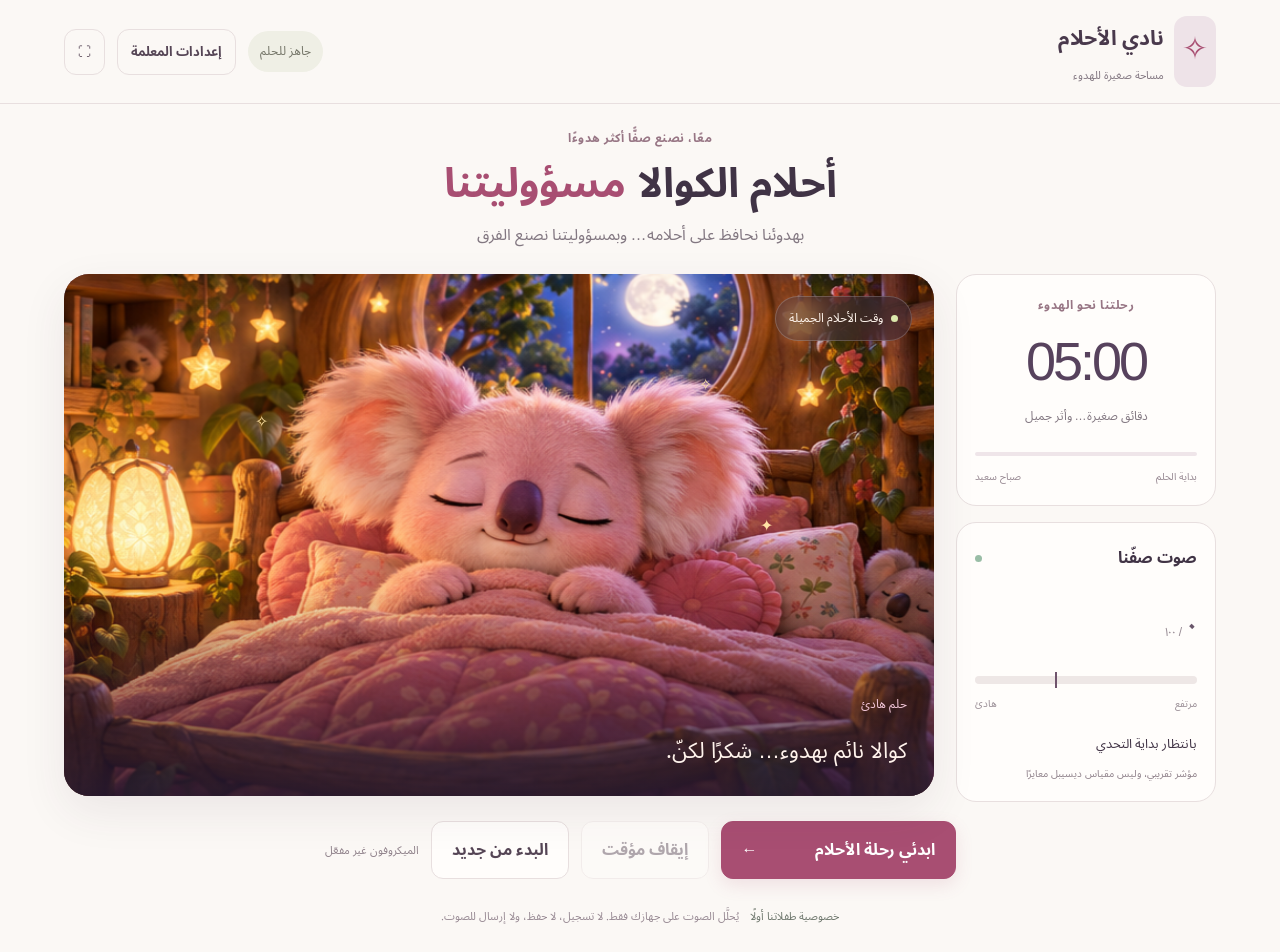
==== koala/index.html @ 98c72788 "Add complete Koala Dreams classroom game and visual assets" ====
<!doctype html><html lang="ar" dir="rtl"><head><meta charset="utf-8"><meta name="viewport" content="width=device-width,initial-scale=1"><meta name="theme-color" content="#302539"><title>أحلام الكوالا مسؤوليتنا</title><link rel="stylesheet" href="style.css"></head><body>
<header class="mast"><a class="brand" href="./"><span class="brand-icon">✧</span> نادي الأحلام <small>مساحة صغيرة للهدوء</small></a><div class="top-actions"><span id="sourceBadge" class="badge">جاهز للحلم</span><button id="settingsBtn" class="icon-button">إعدادات المعلمة</button><button id="fullscreen" class="icon-button" aria-label="ملء الشاشة">⛶</button></div></header>
<main><section class="intro"><div class="eyebrow">معًا، نصنع صفًّا أكثر هدوءًا</div><h1>أحلام الكوالا <em>مسؤوليتنا</em></h1><p>بهدوئنا نحافظ على أحلامه… وبمسؤوليتنا نصنع الفرق</p></section>
<section class="game-layout"><div class="room" id="room" data-state="sleep" role="img" aria-label="كوالا وردي صغير يستريح في غرفة شجرة دافئة"><div class="art art-sleep"></div><div class="art art-warn"></div><div class="art art-cry"></div><div class="art art-happy"></div><div class="art art-recovery"></div><div class="recovery-paw"></div><div class="ear ear-left"></div><div class="ear ear-right"></div><div class="ambience"></div><div class="room-label"><span class="dot"></span><span id="sceneLabel">وقت الأحلام الجميلة</span></div><div class="sleep-motes" aria-hidden="true"><i>✧</i><i>✧</i><i>✦</i></div><div class="tears" aria-hidden="true"><i></i><i></i><i></i><i></i><i></i><i></i></div><div class="celebration" aria-hidden="true"></div><div class="scene-caption"><span id="stateTag">حلم هادئ</span><p id="status" role="status">كل لحظة هادئة تمنح حلمه جناحين.</p></div></div>
<aside class="dashboard"><div class="timer-card"><div class="eyebrow">رحلتنا نحو الهدوء</div><div id="timer" class="timer" role="timer" dir="ltr">05:00</div><p id="timerHint">دقائق صغيرة… وأثر جميل</p><div class="progress"><i id="progress"></i></div><div class="timer-meta"><span>بداية الحلم</span><span>صباح سعيد</span></div></div><div class="sound-card"><div class="card-heading"><h2>صوت صفّنا</h2><span class="live-dot"></span></div><div class="sound-number"><strong id="soundValue">٠</strong><span>/ ١٠٠</span></div><div class="meter"><i id="bar"></i><b id="thresholdMark"></b></div><div class="meter-labels"><span>هادئ</span><span>مرتفع</span></div><p id="soundText">بانتظار بداية التحدي</p><small>مؤشر تقريبي، وليس مقياس ديسيبل معايرًا</small></div><div class="encouragement"><span>✦</span><p>نتعلّم الهدوء معًا.<br><strong>وكل محاولة جديدة تصنع فرقًا.</strong></p></div></aside></section>
<nav class="controls" aria-label="التحكم بالتحدي"><button class="primary" id="start">ابدئي رحلة الأحلام <span>←</span></button><button id="pause" disabled>إيقاف مؤقت</button><button id="restart">البدء من جديد</button><span id="micStatus" role="status">الميكروفون غير مفعّل</span></nav>
<section id="demoControls" class="demo-controls" hidden aria-label="محاكاة الصف"><span>مختبر الأحلام · عرض تجريبي</span><button data-demo="quiet">صف هادئ</button><button data-demo="rising">ضوضاء متزايدة</button><button data-demo="loud">ضوضاء مستمرة</button><button data-demo="recovery">عودة الهدوء</button><button data-demo="finish">نهاية سعيدة</button></section>
<footer><span>خصوصية طفلاتنا أولًا</span> يُحلَّل الصوت على جهازك فقط. لا تسجيل، لا حفظ، ولا إرسال للصوت.</footer></main>
<dialog id="settings"><form id="settingsForm"><div class="dialog-heading"><div><div class="eyebrow">مساحتكِ يا معلمتنا</div><h2>نهيّئ حلمًا جميلًا</h2></div><button type="button" id="closeSettings" aria-label="إغلاق الإعدادات">×</button></div><p class="dialog-intro">اختاري ما يناسب نشاط الصف. يمكننا دائمًا أن نهدأ ونحاول مجددًا.</p><div class="fields"><label>مدة التحدي <span>١–٣٠ دقيقة</span><input id="minutes" type="number" min="1" max="30" step="1" value="5" required></label><label>نشاط الصف<select id="mode"><option value="0.035">أثناء الشرح — هدوء أكبر</option><option value="0.065" selected>أثناء التطبيق — يسمح بالحديث الهادئ</option><option value="0.10">أثناء العمل الجماعي — حديث معتدل</option></select></label><label>استمرار الضوضاء قبل الاستيقاظ <span>ثوانٍ</span><input id="seconds" type="number" min="2" max="20" value="4" required></label><label>مدة الهدوء للتعافي <span>ثوانٍ</span><input id="recovery" type="number" min="2" max="20" value="4" required></label></div><label class="range-label" for="gain">حساسية الميكروفون <output id="gainText">100%</output></label><input id="gain" type="range" min="50" max="250" value="100"><div class="calibration"><div><strong>لصفّكِ بصمته الصوتية</strong><p id="calibrationText">عايري ضجيج الغرفة الطبيعي لمدة ٣ ثوانٍ قبل البدء.</p></div><button type="button" id="calibrate">معايرة الميكروفون</button></div><p id="permission" class="permission" role="status">سيطلب المتصفح إذن الميكروفون عند البدء. يمكنكِ التجربة دونه.</p><div class="dialog-actions"><button type="submit" class="primary" id="micStart">بدء التحدي بالميكروفون</button><button type="button" id="demoStart">التجربة دون ميكروفون</button></div><p class="privacy">يلزم HTTPS أو localhost للميكروفون. الحساسية والمؤشر تقريبيان، ولا يُقيَّم أي طفل على حدة.</p></form></dialog>
<dialog id="result"><div class="result-star">✧</div><div class="eyebrow">كل محاولة تستحق الاحتفاء</div><h2>أحسنتن يا صديقاتي!</h2><p>شكرًا يا صديقاتي! لقد حافظتن على أحلامي الجميلة، وأثبتن أنكن قادرات على تحمّل المسؤولية!</p><div class="result-score"><strong id="score">١٠٠٪</strong><span>من الوقت ضمن المستوى المختار تقريبًا</span></div><p class="result-note">نحتفل بتعاونكن ومحاولاتكن، ونستطيع التحسّن كل يوم.</p><button id="dismissResult">شاهدي فرحة الكوالا</button><button id="newChallenge" class="primary">تحدٍّ جديد</button></dialog>
<script type="module" src="app.js"></script></body></html>
---- koala/style.css ----
@font-face{font-family:DreamArabic;src:url(assets/arabic-regular.ttf);font-weight:400 500;font-display:swap}@font-face{font-family:DreamArabic;src:url(assets/arabic-bold.ttf);font-weight:700 800;font-display:swap}
:root{font-family:DreamArabic,Tahoma,Arial,sans-serif;color:#403345;background:#fbf8f5;font-synthesis:none;--rose:#a84e72;--muted:#827781;--line:#e8dfdf}*{box-sizing:border-box}body{margin:0}button,input,select{font:inherit}button{min-height:46px;cursor:pointer;border:1px solid var(--line);border-radius:12px;padding:11px 20px;background:#fffdfb;color:#554555;font-weight:700;transition:background .2s,transform .2s}button:hover{background:#f6e8ef;transform:translateY(-1px)}button:focus-visible,input:focus-visible,select:focus-visible{outline:3px solid #925bb9;outline-offset:3px}button:disabled{opacity:.45;cursor:default;transform:none}.primary{background:#a84e72;color:white;border-color:#a84e72;box-shadow:0 6px 18px #a84e7224}.primary:hover{background:#8d3e5e}.mast{max-width:1440px;margin:auto;padding:24px 5%;display:flex;align-items:center;justify-content:space-between;border-bottom:1px solid var(--line)}.brand{text-decoration:none;color:#49394c;font-size:21px;font-weight:800;display:grid;grid-template-columns:42px auto;column-gap:10px}.brand-icon{grid-row:span 2;background:#eee3e8;border-radius:13px;color:var(--rose);font-size:31px;text-align:center}.brand small{font-size:11px;font-weight:500;color:var(--muted);margin-top:4px}.top-actions{display:flex;align-items:center;gap:12px}.icon-button{background:transparent;padding:8px 13px;font-size:13px;min-height:40px}.badge{font-size:12px;color:#747568;background:#efefe5;padding:8px 12px;border-radius:30px}main{max-width:1360px;padding:0 5%;margin:auto}.intro{text-align:center;padding:33px 0 27px}.eyebrow{font-size:12px;letter-spacing:.5px;color:#977584;font-weight:700}h1{font-size:clamp(30px,3.2vw,46px);margin:10px 0;font-weight:800;line-height:1.3}h1 em{font-style:normal;color:var(--rose)}.intro p{color:var(--muted);font-size:16px;margin:0}.game-layout{display:grid;grid-template-columns:minmax(0,1fr) 260px;gap:22px;direction:ltr}.room{direction:rtl;aspect-ratio:4/3;position:relative;overflow:hidden;border-radius:25px;background:#704f6b;isolation:isolate;box-shadow:0 16px 45px #48334116}.art{position:absolute;inset:-1.5%;background-image:url('assets/dreams.png');background-size:200% 200%;transition:opacity 1.5s,filter 2s;will-change:transform;opacity:0}.art-sleep{background-position:0 0;opacity:1;animation:breathe 5s ease-in-out infinite}.art-warn{background-position:100% 0}.art-cry{background-position:0 100%}.art-happy{background-position:100% 100%}.room[data-state=warn] .art-sleep,.room[data-state=cry] .art-sleep,.room[data-state=happy] .art-sleep{opacity:0}.room[data-state=warn] .art-warn,.room[data-state=cry] .art-cry,.room[data-state=happy] .art-happy{opacity:1}.room[data-state=warn] .art-warn{animation:stir 3s ease-in-out infinite}.room[data-state=cry] .art-cry{animation:sob 2s ease-in-out infinite}.room[data-state=recovery] .art-sleep{filter:brightness(1.08);animation:breathe 5s ease-in-out infinite}.room[data-state=happy] .art-happy{animation:joy 3s ease-in-out infinite}.ambience{position:absolute;inset:0;background:linear-gradient(transparent 60%,#291d37c9);pointer-events:none}.room-label{position:absolute;top:22px;right:22px;display:flex;gap:8px;align-items:center;color:#fff5ed;font-size:12px;background:#38283d70;backdrop-filter:blur(12px);padding:9px 13px;border:1px solid #ffffff30;border-radius:30px}.dot,.live-dot{width:7px;height:7px;background:#dce8ac;border-radius:50%;display:inline-block}.scene-caption{position:absolute;bottom:22px;right:27px;left:27px;color:#fff3ec;text-align:right;pointer-events:none}.scene-caption span{font-size:12px;color:#f4c8da}.scene-caption p{font-size:clamp(16px,1.8vw,22px);margin:8px 0 0}.dashboard{direction:rtl;display:flex;flex-direction:column;gap:16px}.timer-card,.sound-card{border:1px solid var(--line);border-radius:20px;background:#fffdfb;padding:24px}.timer-card{text-align:center}.timer{font:500 clamp(44px,4.7vw,65px) Arial,sans-serif;color:#57425d;letter-spacing:-3px;margin:19px 0 10px;font-variant-numeric:tabular-nums}.timer-card p{font-size:12px;color:var(--muted)}.progress{height:4px;background:#efe5e9;border-radius:4px;margin-top:23px;overflow:hidden;direction:ltr}.progress i{display:block;background:#ba8098;width:0;height:100%}.timer-meta{display:flex;justify-content:space-between;font-size:10px;color:#94858f;margin-top:10px}.card-heading{display:flex;justify-content:space-between;align-items:center}.card-heading h2{font-size:16px;margin:0}.live-dot{background:#99bda6}.sound-number{display:flex;align-items:baseline;gap:5px;margin:16px 0;color:#988c94}.sound-number strong{font-size:33px;color:#69566a;font-weight:500}.sound-number span{font-size:12px}.meter{height:8px;border-radius:9px;background:#eee7e6;position:relative;direction:ltr}.meter i{display:block;height:100%;border-radius:9px;width:0;background:linear-gradient(90deg,#9ec9b4,#dec990,#c77693);transition:width .15s}.meter b{position:absolute;top:-4px;height:16px;width:2px;background:#70546d;left:36%}.meter-labels{display:flex;justify-content:space-between;font-size:10px;color:#988c94;margin-top:9px}.sound-card p{font-size:13px;margin:16px 0 7px}.sound-card small{font-size:10px;color:#8d7f88;line-height:1.8;display:block}.encouragement{display:flex;gap:13px;align-items:center;padding:0 13px;color:#8e697d;flex:1}.encouragement>span{font-size:31px;color:#b79a75}.encouragement p{font-size:12px;line-height:1.9}.encouragement strong{font-weight:500;color:#9a8c94}.controls{display:flex;justify-content:center;gap:12px;align-items:center;flex-wrap:wrap;margin:24px 0 15px}.controls .primary{min-width:235px;display:flex;justify-content:space-between;gap:25px}.controls>span{font-size:11px;color:#8d7f88}.demo-controls{background:#f0e8ee;padding:13px;border-radius:14px;display:flex;align-items:center;justify-content:center;gap:8px;flex-wrap:wrap}.demo-controls[hidden]{display:none}.demo-controls>span{font-size:12px;margin-inline:8px}.demo-controls button{font-size:12px;padding:8px 12px;min-height:42px}.demo-controls button[aria-pressed=true]{background:#734e72;color:white}footer{text-align:center;font-size:11px;color:#978993;padding:18px 0 25px;line-height:1.8}footer span{color:#6c756b;margin-inline-end:8px}dialog{border:1px solid #e4d6df;border-radius:25px;padding:30px;background:#fffcfa;color:#4c394e;width:min(650px,calc(100% - 28px));max-height:90dvh;box-shadow:0 30px 100px #23152d45}dialog::backdrop{background:#261e35a8;backdrop-filter:blur(7px)}.dialog-heading{display:flex;align-items:center;justify-content:space-between}.dialog-heading h2{font-size:27px;margin:6px 0}.dialog-heading button{font-size:23px;padding:4px 15px}.dialog-intro{font-size:14px;line-height:1.8;color:#8c7b86;margin-bottom:22px}.fields{display:grid;grid-template-columns:1fr 1fr;gap:20px}label{font-size:13px;font-weight:700;display:block}label span{font-size:10px;color:#8c7b86;font-weight:400;margin-inline-start:5px}input[type=number],select{display:block;width:100%;margin-top:8px;background:white;border:1px solid #e1d6df;border-radius:10px;padding:12px;color:#57445b;min-height:47px;font-size:13px}input[type=range]{width:100%;accent-color:#a84e72;margin:17px 0}.range-label{display:flex;justify-content:space-between;margin-top:23px}.calibration{display:flex;align-items:center;gap:14px;background:#f3eeee;border-radius:13px;padding:15px;margin-top:10px}.calibration strong{font-size:13px}.calibration p{font-size:11px;line-height:1.7;margin:7px 0 0;color:#7e6c79}.calibration button{font-size:11px;white-space:nowrap}.permission{font-size:12px;line-height:1.8;color:#826778}.dialog-actions{display:flex;gap:10px;margin-top:20px}.dialog-actions button{flex:1;font-size:13px}.privacy{font-size:10px;color:#8c7b86;line-height:1.8;margin-bottom:0}#result{text-align:center;width:min(540px,calc(100% - 28px))}.result-star{color:#b79054;font-size:65px}#result h2{font-size:32px;color:#a84e72}#result p{line-height:2;font-size:17px}.result-score{padding:20px;background:#f2ebe9;border-radius:15px;margin:20px 0;display:grid;gap:7px}.result-score strong{font-size:38px;color:#a84e72}.result-score span,.result-note{font-size:12px!important;color:#81747f}#result button{margin:5px;font-size:13px}.tears{display:none;position:absolute;inset:0;pointer-events:none}.room[data-state=cry] .tears{display:block}.tears i{position:absolute;left:43%;top:46%;width:9px;height:17px;background:radial-gradient(circle at 35% 30%,#fff 0 8%,#d4f4ffba 23%,#84c6e2b0 70%);border:1px solid #d8f6ffb0;border-radius:65% 35% 65% 35%;transform:rotate(-35deg);animation:tear 1.9s cubic-bezier(.4,0,.8,.5) infinite both;filter:drop-shadow(0 2px 3px #5f9bb980)}.tears i:nth-child(2){animation-delay:-.65s}.tears i:nth-child(3){animation-delay:-1.3s}.tears i:nth-child(n+4){left:56%;animation-duration:2.15s}.tears i:nth-child(4){animation-delay:-.25s}.tears i:nth-child(5){animation-delay:-.95s}.tears i:nth-child(6){animation-delay:-1.65s}.wipe{position:absolute;width:11%;height:8%;left:42%;top:47%;border-radius:40%;background:radial-gradient(ellipse,#ffebf4dc,#e7adc099,transparent 75%);opacity:0;pointer-events:none}.room[data-state=recovery] .wipe{animation:wipe 2.4s ease-in-out 1}.sleep-motes i{position:absolute;left:22%;top:25%;color:#ffe3a5;animation:float 6s infinite;font-style:normal}.sleep-motes i:nth-child(2){left:73%;top:18%;animation-delay:-2s}.sleep-motes i:nth-child(3){left:80%;top:45%;animation-delay:-4s}.room[data-state=cry] .sleep-motes{opacity:.2;transition:opacity 1.5s}.celebration{position:absolute;inset:0;pointer-events:none;display:none}.room[data-state=happy] .celebration{display:block}.celebration i{position:absolute;color:#ffe2a2;font-style:normal;animation:magic 4s ease-out infinite;left:var(--x);top:80%;animation-delay:var(--delay);font-size:var(--size)}body.paused .room *,body.paused .room{animation-play-state:paused!important}@keyframes breathe{50%{transform:scale(1.013) translateY(2px)}}@keyframes stir{40%{transform:rotate(.5deg) scale(1.01)}70%{transform:rotate(-.4deg)}}@keyframes sob{35%{transform:translateY(2px) scale(1.006)}65%{transform:translateX(1px)}}@keyframes joy{50%{transform:translateY(-4px) scale(1.015)}}@keyframes tear{0%{opacity:0;transform:translate(0,-5px) scale(.35) rotate(-35deg)}15%{opacity:.95}55%{opacity:.85;transform:translate(2px,25px) scale(.8) rotate(-25deg)}90%,100%{opacity:0;transform:translate(5px,85px) scale(.55) rotate(-20deg)}}@keyframes wipe{20%,70%{opacity:.9}30%{transform:translateX(20px) rotate(-15deg)}65%{transform:translateX(-8px)}100%{opacity:0}}@keyframes float{50%{transform:translateY(-10px);opacity:.45}}@keyframes magic{0%{transform:translateY(0) rotate(0);opacity:0}20%{opacity:1}100%{transform:translateY(-360px) rotate(160deg);opacity:0}}@media(min-width:1500px){main{max-width:1460px}.game-layout{grid-template-columns:minmax(0,1fr) 290px}}@media(max-width:900px){.game-layout{grid-template-columns:minmax(0,1fr) 215px;gap:14px}.timer-card,.sound-card{padding:18px}.intro{padding:25px 0}.encouragement{display:none}.room{aspect-ratio:1.1}.art{background-size:266.66% 200%;background-position-x:16.66%}.art-warn,.art-happy{background-position-x:83.33%}.tears i{left:40%}.tears i:nth-child(n+4){left:58%}}@media(max-width:650px){.mast{padding:16px 5%}.brand{font-size:17px}.brand small{font-size:9px}.badge{display:none}.top-actions{gap:6px}.icon-button{font-size:11px;padding:8px}.intro p{font-size:12px}.intro .eyebrow{font-size:10px}.intro h1{font-size:29px}.game-layout{display:flex;flex-direction:column}.room{aspect-ratio:4/3;border-radius:18px}.art{background-size:200% 200%;background-position-x:0}.art-warn,.art-happy{background-position-x:100%}.tears i{left:43%;width:6px;height:12px}.tears i:nth-child(n+4){left:56%}.dashboard{display:grid;grid-template-columns:1fr 1fr;gap:12px}.timer-card,.sound-card{padding:15px;border-radius:15px}.timer{font-size:42px;margin:12px 0}.timer-card .eyebrow{font-size:10px}.timer-card p{font-size:10px}.timer-meta{font-size:9px}.sound-number{margin:7px 0}.sound-card small{font-size:9px}.sound-card p{font-size:11px;margin:10px 0 4px}.card-heading h2{font-size:13px}.controls{gap:8px;margin-top:17px}.controls .primary{width:100%;justify-content:center}.controls>button{font-size:12px;flex:1}.controls>span{width:100%;text-align:center;margin-top:5px}.scene-caption{right:18px;bottom:15px}.scene-caption p{font-size:14px}.room-label{top:13px;right:13px;font-size:10px}.fields{gap:14px}dialog{padding:20px}.dialog-heading h2{font-size:24px}.calibration{flex-direction:column;align-items:stretch}.dialog-actions{flex-direction:column}footer{font-size:10px}.tears{--drop:55px}}@media(prefers-reduced-motion:reduce){*,*::before,*::after{scroll-behavior:auto!important;animation:none!important;transition-duration:.01ms!important}.room[data-state=cry] .tears i{opacity:.7}.celebration{display:none!important}}
[hidden]{display:none!important}.ear{position:absolute;inset:-1.5%;background:url('assets/dreams.png') 0 0/200% 200%;pointer-events:none;opacity:0}.room[data-state=sleep] .ear{opacity:1}.ear-left{clip-path:ellipse(12% 17% at 31% 33%);transform-origin:38% 42%;animation:ear-twitch 9s ease-in-out infinite}.ear-right{clip-path:ellipse(12% 17% at 69% 36%);transform-origin:62% 42%;animation:ear-twitch 11s 2s ease-in-out infinite}@keyframes ear-twitch{0%,68%,78%,100%{transform:rotate(0)}71%,75%{transform:rotate(.9deg)}73%{transform:rotate(-.5deg)}}
@media(prefers-reduced-motion:reduce){.ear{animation:none!important}}
.art-recovery{background-image:url('assets/recovery.png');background-size:100% 100%;background-position:center}.room[data-state=recovery] .art-sleep{opacity:0}.room[data-state=recovery] .art-recovery{opacity:1;animation:breathe 5s ease-in-out infinite}.recovery-paw{position:absolute;inset:-1.5%;background:url('assets/recovery.png') center/100% 100%;clip-path:ellipse(9% 12% at 41% 51%);transform-origin:40% 59%;opacity:0;pointer-events:none}.room[data-state=recovery] .recovery-paw{animation:paw-wipe 2.5s ease-in-out both}@keyframes paw-wipe{0%,100%{opacity:0;transform:rotate(0)}35%{opacity:1;transform:rotate(1deg)}65%{opacity:1;transform:rotate(-1deg)}}
@media(min-width:901px) and (max-height:950px){.mast{padding-top:16px;padding-bottom:16px}.intro{padding:22px 0}.intro h1{margin:7px 0}.room{aspect-ratio:auto;min-height:420px;height:58vh}.timer-card,.sound-card{padding:18px}.timer{margin:12px 0;font-size:54px}.encouragement{display:none}.controls{margin:19px 0 10px}}
@media(prefers-reduced-motion:reduce){.room[data-state=recovery] .recovery-paw{animation:none!important}}
.meter-labels{direction:ltr}@media(max-width:650px){.controls .primary{flex:0 0 100%}.controls>button{min-height:48px}}
.art-cry{filter:saturate(.76) brightness(.86)}
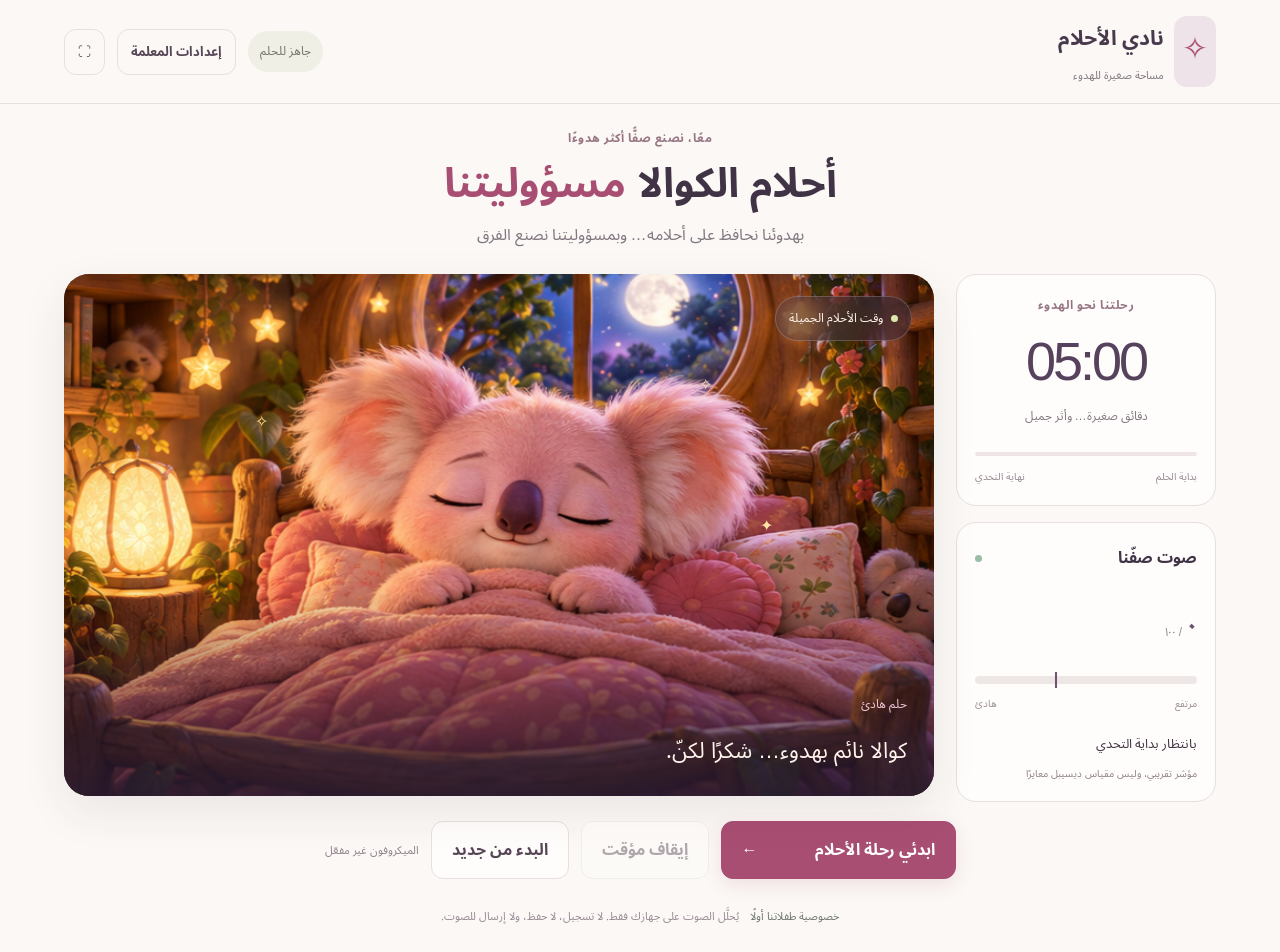
==== commit 9f839102: "Show automatic threshold-based endings without a blocking modal" ====
--- a/koala/index.html
+++ b/koala/index.html
@@ -1,11 +1,11 @@
-<!doctype html><html lang="ar" dir="rtl"><head><meta charset="utf-8"><meta name="viewport" content="width=device-width,initial-scale=1"><meta name="theme-color" content="#302539"><title>أحلام الكوالا مسؤوليتنا</title><link rel="stylesheet" href="style.css"></head><body>
+<!doctype html><html lang="ar" dir="rtl"><head><meta charset="utf-8"><meta name="viewport" content="width=device-width,initial-scale=1"><meta name="theme-color" content="#302539"><title>أحلام الكوالا مسؤوليتنا</title><link rel="stylesheet" href="style.css"><link rel="stylesheet" href="ending.css"></head><body>
 <header class="mast"><a class="brand" href="./"><span class="brand-icon">✧</span> نادي الأحلام <small>مساحة صغيرة للهدوء</small></a><div class="top-actions"><span id="sourceBadge" class="badge">جاهز للحلم</span><button id="settingsBtn" class="icon-button">إعدادات المعلمة</button><button id="fullscreen" class="icon-button" aria-label="ملء الشاشة">⛶</button></div></header>
 <main><section class="intro"><div class="eyebrow">معًا، نصنع صفًّا أكثر هدوءًا</div><h1>أحلام الكوالا <em>مسؤوليتنا</em></h1><p>بهدوئنا نحافظ على أحلامه… وبمسؤوليتنا نصنع الفرق</p></section>
 <section class="game-layout"><div class="room" id="room" data-state="sleep" role="img" aria-label="كوالا وردي صغير يستريح في غرفة شجرة دافئة"><div class="art art-sleep"></div><div class="art art-warn"></div><div class="art art-cry"></div><div class="art art-happy"></div><div class="art art-recovery"></div><div class="recovery-paw"></div><div class="ear ear-left"></div><div class="ear ear-right"></div><div class="ambience"></div><div class="room-label"><span class="dot"></span><span id="sceneLabel">وقت الأحلام الجميلة</span></div><div class="sleep-motes" aria-hidden="true"><i>✧</i><i>✧</i><i>✦</i></div><div class="tears" aria-hidden="true"><i></i><i></i><i></i><i></i><i></i><i></i></div><div class="celebration" aria-hidden="true"></div><div class="scene-caption"><span id="stateTag">حلم هادئ</span><p id="status" role="status">كل لحظة هادئة تمنح حلمه جناحين.</p></div></div>
-<aside class="dashboard"><div class="timer-card"><div class="eyebrow">رحلتنا نحو الهدوء</div><div id="timer" class="timer" role="timer" dir="ltr">05:00</div><p id="timerHint">دقائق صغيرة… وأثر جميل</p><div class="progress"><i id="progress"></i></div><div class="timer-meta"><span>بداية الحلم</span><span>صباح سعيد</span></div></div><div class="sound-card"><div class="card-heading"><h2>صوت صفّنا</h2><span class="live-dot"></span></div><div class="sound-number"><strong id="soundValue">٠</strong><span>/ ١٠٠</span></div><div class="meter"><i id="bar"></i><b id="thresholdMark"></b></div><div class="meter-labels"><span>هادئ</span><span>مرتفع</span></div><p id="soundText">بانتظار بداية التحدي</p><small>مؤشر تقريبي، وليس مقياس ديسيبل معايرًا</small></div><div class="encouragement"><span>✦</span><p>نتعلّم الهدوء معًا.<br><strong>وكل محاولة جديدة تصنع فرقًا.</strong></p></div></aside></section>
+<aside class="dashboard"><div class="timer-card"><div class="eyebrow">رحلتنا نحو الهدوء</div><div id="timer" class="timer" role="timer" dir="ltr">05:00</div><p id="timerHint">دقائق صغيرة… وأثر جميل</p><div class="progress"><i id="progress"></i></div><div class="timer-meta"><span>بداية الحلم</span><span>نهاية التحدي</span></div></div><div class="sound-card"><section id="endingSummary" class="ending-summary" hidden role="status" aria-live="polite" aria-atomic="true"><strong id="score" class="ending-score"></strong><h2 id="resultTitle"></h2><p id="resultText"></p><small id="resultContext"></small><button id="newChallenge" class="primary">تحدٍّ جديد</button></section><div id="liveSound"><div class="card-heading"><h2>صوت صفّنا</h2><span class="live-dot"></span></div><div class="sound-number"><strong id="soundValue">٠</strong><span>/ ١٠٠</span></div><div class="meter"><i id="bar"></i><b id="thresholdMark"></b></div><div class="meter-labels"><span>هادئ</span><span>مرتفع</span></div><p id="soundText">بانتظار بداية التحدي</p><small>مؤشر تقريبي، وليس مقياس ديسيبل معايرًا</small></div></div><div class="encouragement"><span>✦</span><p>نتعلّم الهدوء معًا.<br><strong>وكل محاولة جديدة تصنع فرقًا.</strong></p></div></aside></section>
 <nav class="controls" aria-label="التحكم بالتحدي"><button class="primary" id="start">ابدئي رحلة الأحلام <span>←</span></button><button id="pause" disabled>إيقاف مؤقت</button><button id="restart">البدء من جديد</button><span id="micStatus" role="status">الميكروفون غير مفعّل</span></nav>
-<section id="demoControls" class="demo-controls" hidden aria-label="محاكاة الصف"><span>مختبر الأحلام · عرض تجريبي</span><button data-demo="quiet">صف هادئ</button><button data-demo="rising">ضوضاء متزايدة</button><button data-demo="loud">ضوضاء مستمرة</button><button data-demo="recovery">عودة الهدوء</button><button data-demo="finish">نهاية سعيدة</button></section>
+<section id="demoControls" class="demo-controls" hidden aria-label="محاكاة الصف"><span>مختبر الأحلام · عرض تجريبي</span><button data-demo="quiet">صف هادئ</button><button data-demo="rising">ضوضاء متزايدة</button><button data-demo="loud">ضوضاء مستمرة</button><button data-demo="recovery">عودة الهدوء</button><button data-demo="finish">إنهاء بالنتيجة الحالية</button><button data-demo="success">تجربة تحقيق الهدف</button><button data-demo="retry">تجربة المحاولة مجددًا</button></section>
 <footer><span>خصوصية طفلاتنا أولًا</span> يُحلَّل الصوت على جهازك فقط. لا تسجيل، لا حفظ، ولا إرسال للصوت.</footer></main>
-<dialog id="settings"><form id="settingsForm"><div class="dialog-heading"><div><div class="eyebrow">مساحتكِ يا معلمتنا</div><h2>نهيّئ حلمًا جميلًا</h2></div><button type="button" id="closeSettings" aria-label="إغلاق الإعدادات">×</button></div><p class="dialog-intro">اختاري ما يناسب نشاط الصف. يمكننا دائمًا أن نهدأ ونحاول مجددًا.</p><div class="fields"><label>مدة التحدي <span>١–٣٠ دقيقة</span><input id="minutes" type="number" min="1" max="30" step="1" value="5" required></label><label>نشاط الصف<select id="mode"><option value="0.035">أثناء الشرح — هدوء أكبر</option><option value="0.065" selected>أثناء التطبيق — يسمح بالحديث الهادئ</option><option value="0.10">أثناء العمل الجماعي — حديث معتدل</option></select></label><label>استمرار الضوضاء قبل الاستيقاظ <span>ثوانٍ</span><input id="seconds" type="number" min="2" max="20" value="4" required></label><label>مدة الهدوء للتعافي <span>ثوانٍ</span><input id="recovery" type="number" min="2" max="20" value="4" required></label></div><label class="range-label" for="gain">حساسية الميكروفون <output id="gainText">100%</output></label><input id="gain" type="range" min="50" max="250" value="100"><div class="calibration"><div><strong>لصفّكِ بصمته الصوتية</strong><p id="calibrationText">عايري ضجيج الغرفة الطبيعي لمدة ٣ ثوانٍ قبل البدء.</p></div><button type="button" id="calibrate">معايرة الميكروفون</button></div><p id="permission" class="permission" role="status">سيطلب المتصفح إذن الميكروفون عند البدء. يمكنكِ التجربة دونه.</p><div class="dialog-actions"><button type="submit" class="primary" id="micStart">بدء التحدي بالميكروفون</button><button type="button" id="demoStart">التجربة دون ميكروفون</button></div><p class="privacy">يلزم HTTPS أو localhost للميكروفون. الحساسية والمؤشر تقريبيان، ولا يُقيَّم أي طفل على حدة.</p></form></dialog>
-<dialog id="result"><div class="result-star">✧</div><div class="eyebrow">كل محاولة تستحق الاحتفاء</div><h2>أحسنتن يا صديقاتي!</h2><p>شكرًا يا صديقاتي! لقد حافظتن على أحلامي الجميلة، وأثبتن أنكن قادرات على تحمّل المسؤولية!</p><div class="result-score"><strong id="score">١٠٠٪</strong><span>من الوقت ضمن المستوى المختار تقريبًا</span></div><p class="result-note">نحتفل بتعاونكن ومحاولاتكن، ونستطيع التحسّن كل يوم.</p><button id="dismissResult">شاهدي فرحة الكوالا</button><button id="newChallenge" class="primary">تحدٍّ جديد</button></dialog>
-<script type="module" src="app.js"></script></body></html>
+<dialog id="settings"><form id="settingsForm"><div class="dialog-heading"><div><div class="eyebrow">مساحتكِ يا معلمتنا</div><h2>نهيّئ حلمًا جميلًا</h2></div><button type="button" id="closeSettings" aria-label="إغلاق الإعدادات">×</button></div><p class="dialog-intro">اختاري ما يناسب نشاط الصف. يمكننا دائمًا أن نهدأ ونحاول مجددًا.</p><div class="fields"><label>مدة التحدي <span>١–٣٠ دقيقة</span><input id="minutes" type="number" min="1" max="30" step="1" value="5" required></label><label for="successTarget">هدف وقت الهدوء <span>٪ من مدة التحدي</span><input id="successTarget" type="number" min="1" max="100" step="1" value="80" required><small>من مدة التحدي، دون احتساب الفترات غير المرصودة هدوءًا.</small></label><label>نشاط الصف<select id="mode"><option value="0.035">أثناء الشرح — هدوء أكبر</option><option value="0.065" selected>أثناء التطبيق — يسمح بالحديث الهادئ</option><option value="0.10">أثناء العمل الجماعي — حديث معتدل</option></select></label><label>استمرار الضوضاء قبل الاستيقاظ <span>ثوانٍ</span><input id="seconds" type="number" min="2" max="20" value="4" required></label><label>مدة الهدوء للتعافي <span>ثوانٍ</span><input id="recovery" type="number" min="2" max="20" value="4" required></label></div><label class="range-label" for="gain">حساسية الميكروفون <output id="gainText">100%</output></label><input id="gain" type="range" min="50" max="250" value="100"><div class="calibration"><div><strong>لصفّكِ بصمته الصوتية</strong><p id="calibrationText">عايري ضجيج الغرفة الطبيعي لمدة ٣ ثوانٍ قبل البدء.</p></div><button type="button" id="calibrate">معايرة الميكروفون</button></div><p id="permission" class="permission" role="status">سيطلب المتصفح إذن الميكروفون عند البدء. يمكنكِ التجربة دونه.</p><div class="dialog-actions"><button type="submit" class="primary" id="micStart">بدء التحدي بالميكروفون</button><button type="button" id="demoStart">التجربة دون ميكروفون</button></div><p class="privacy">يلزم HTTPS أو localhost للميكروفون. الحساسية والمؤشر تقريبيان، ولا يُقيَّم أي طفل على حدة.</p></form></dialog>
+
+<script type="module" src="app.js?v=endings-1"></script></body></html>
--- a/koala/ending.css
+++ b/koala/ending.css
@@ -0,0 +1,22 @@
+/* Non-blocking result replaces the inactive sound card, never the character. */
+.sound-card.ending-active{padding:0;background:transparent;border:0}
+.ending-summary{border:1px solid #e3d2dd;border-radius:18px;background:#fffaf5;padding:18px;text-align:center;box-shadow:0 8px 25px #8d617e12;animation:ending-arrive .5s ease both}
+.ending-summary .ending-score{display:block;font-size:36px;font-weight:700;line-height:1.4;color:#a84e72}
+.ending-summary h2{font-size:16px;margin:8px 0;color:#76516e}
+.ending-summary p{font-size:13px;line-height:1.9;margin:6px 0}
+.ending-summary small{display:block;font-size:10px;line-height:1.8;color:#827781;margin:8px 0}
+.ending-summary button{font-size:13px;width:100%;margin-top:7px}
+.ending-summary[data-outcome=retry]{background:#f8f3fa;border-color:#ddd1e4}
+.room[data-state=disappointed] .art-sleep{opacity:0}
+.room[data-state=disappointed] .art-cry{opacity:1;filter:saturate(.85) brightness(.96);animation:sob 2.7s ease-in-out infinite}
+.room[data-state=disappointed] .tears{display:block}
+.room[data-state=disappointed] .sleep-motes{opacity:.4}
+.room[data-ending=success] .art-happy,.room[data-ending=retry] .art-cry{transition:opacity .45s ease,filter 1.5s ease}
+.room[data-ending] .art-sleep{transition:opacity .45s ease}
+@keyframes ending-arrive{from{opacity:0;transform:translateY(7px)}to{opacity:1;transform:translateY(0)}}
+@media(max-width:650px){.ending-summary{padding:12px}.ending-summary h2{font-size:14px}.ending-summary p{font-size:12px}.ending-summary small{font-size:9px}.ending-summary button{font-size:11px;padding:8px;min-height:44px}.ending-summary .ending-score{font-size:30px}.ending-summary p{margin:4px 0}.ending-summary button{width:auto;min-width:110px}}
+@media(prefers-reduced-motion:reduce){.ending-summary{animation:none!important}.room[data-state=disappointed] .tears i{opacity:.7}}
+
+.room[data-state=disappointed] .tears i{animation-duration:2.8s}.room[data-state=disappointed] .tears i:nth-child(n+4){animation-duration:3.1s}
+
+label[for=successTarget] small{display:block;font-size:10px;font-weight:400;color:#827781;line-height:1.8;margin-top:6px}
